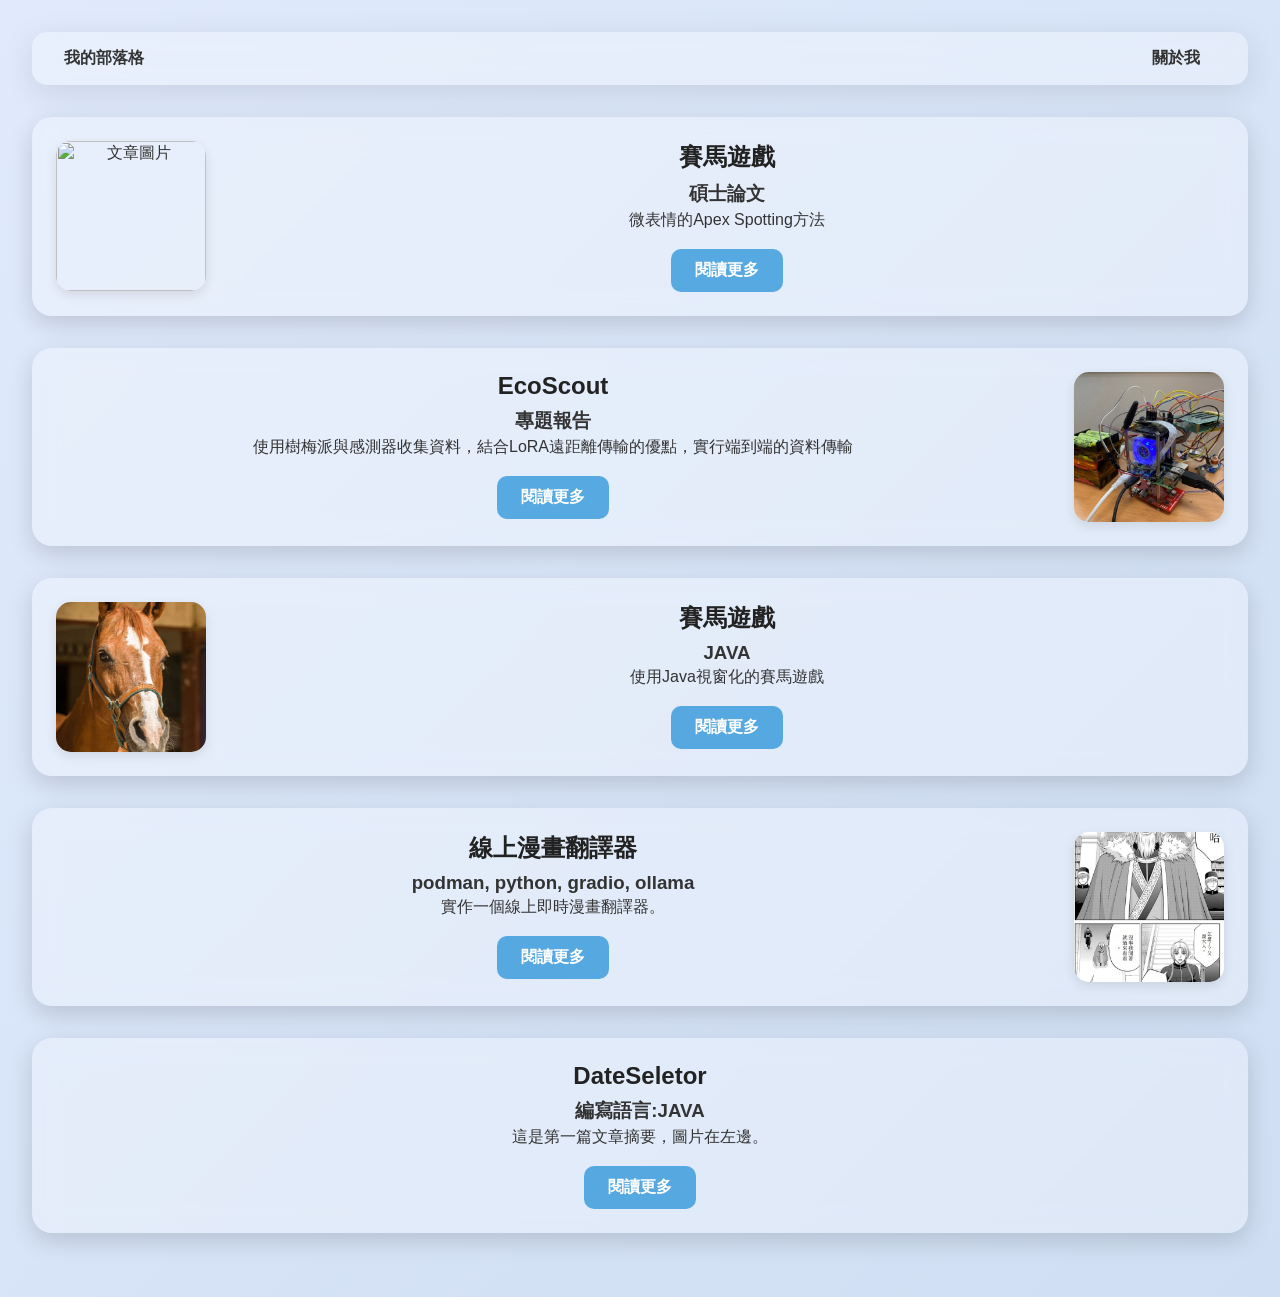
==== index.html @ c9763882 "Initial website setup" ====
<head>
    <link rel="stylesheet" type="text/css" href="./b.css">
    <script src="GlitchNow.js"></script>
</head>
<body>

  <nav>
    <div><strong>我的部落格</strong></div>
    <div>
      <!--<a href="#">首頁</a>-->
      <a href="./about.html">關於我</a>
      <!--<a href="#">聯絡</a>-->
    </div>
  </nav>
  <div class="card">
    <img class="card-img" src="./projectHTML/projectIMG/thesis/ME_define.png" alt="文章圖片">
    <div class="card-content">
      <h2>賽馬遊戲</h2>
      <h3>碩士論文</h3>
      <p>微表情的Apex Spotting方法</p>
      <a href="./projectHTML/thesis.html" class="button">閱讀更多</a>
    </div>
  </div>
   <div class="card-reverse">
    <img class="card-img" src="./projectHTML/projectIMG/EcoScout/EcoScoutClient.png" alt="文章圖片">
    <div class="card-content">
      <h2>EcoScout</h2>
      <h3>專題報告</h3>
      <p>使用樹梅派與感測器收集資料，結合LoRA遠距離傳輸的優點，實行端到端的資料傳輸</p>
      <a href="./projectHTML/EcoScout.html" class="button">閱讀更多</a>
    </div>
  </div>
  <div class="card">
    <img class="card-img" src="./IMG/123.jpg" alt="文章圖片">
    <div class="card-content">
      <h2>賽馬遊戲</h2>
      <h3>JAVA</h3>
      <p>使用Java視窗化的賽馬遊戲</p>
      <a href="./projectHTML/RacingHorses.html" class="button">閱讀更多</a>
    </div>
  </div>
   <div class="card-reverse">
    <img class="card-img" src="./projectHTML/projectIMG/MangaTranslater/MangaTranslated.png" alt="文章圖片">
    <div class="card-content">
      <h2>線上漫畫翻譯器</h2>
      <h3>podman, python, gradio, ollama</h3>
      <p>實作一個線上即時漫畫翻譯器。</p>
      <a href="./projectHTML/MangaTranslator.html" class="button">閱讀更多</a>
    </div>
  </div>
  <div class="card">
    <!--<img class="card-img" src="./IMG/123.jpg" alt="文章圖片">-->
    <div class="card-content">
      <h2>DateSeletor</h2>
      <h3>編寫語言:JAVA</h3>
      <p>這是第一篇文章摘要，圖片在左邊。</p>
      <a href="./projectHTML/DateSelector.html" class="button">閱讀更多</a>
    </div>
  </div>
</body>
---- b.css ----
/* 基礎設定 */
* {
  margin: 0;
  padding: 0;
  box-sizing: border-box;
  font-family: 'Helvetica Neue', sans-serif;
}

body {
  background: linear-gradient(135deg, #e0eafc, #cfdef3);
  color: #333;
  padding: 2rem;
  min-height: 100vh;
}

/* 導覽列 */
nav {
  background: rgba(255, 255, 255, 0.3);
  backdrop-filter: blur(10px);
  -webkit-backdrop-filter: blur(10px);
  border-radius: 15px;
  padding: 1rem 2rem;
  display: flex;
  justify-content: space-between;
  align-items: center;
  margin-bottom: 2rem;
  box-shadow: 0 8px 32px rgba(0, 0, 0, 0.1);
}

nav a {
  color: #333;
  text-decoration: none;
  margin: 0 1rem;
  font-weight: bold;
  transition: color 0.3s;
}

nav a:hover {
  color: #3498db;
}

.card {
  display: flex;
  align-items: flex-start;
  text-align: center;
  background: rgba(255, 255, 255, 0.3);
  backdrop-filter: blur(12px);
  -webkit-backdrop-filter: blur(12px);
  border-radius: 20px;
  padding: 1.5rem;
  margin-bottom: 2rem;
  box-shadow: 0 8px 24px rgba(0, 0, 0, 0.15);
  transition: transform 0.3s;
  gap: 1.5rem;
}

.card:hover {
  transform: translateY(-5px);
}

.card-img {
  width: 150px;
  height: 150px;
  flex-shrink: 0;
  border-radius: 15px;
  object-fit: cover;
  box-shadow: 0 4px 12px rgba(0,0,0,0.1);
}

.card-content {
  flex: 1;
}

.card-content h2 {
  margin-bottom: 0.5rem;
  color: #222;
}

.card-content p {
  line-height: 1.6;
  margin-bottom: 1rem;
}

/* 交錯排列 - 反轉順序 */
.card-reverse {
  flex-direction: row-reverse;
  text-align: center;
  display: flex;
  align-items: flex-start;
  background: rgba(255, 255, 255, 0.3);
  backdrop-filter: blur(12px);
  -webkit-backdrop-filter: blur(12px);
  border-radius: 20px;
  padding: 1.5rem;
  margin-bottom: 2rem;
  box-shadow: 0 8px 24px rgba(0, 0, 0, 0.15);
  transition: transform 0.3s;
  gap: 1.5rem;
}

/* 按鈕樣式 */
.button {
  display: inline-block;
  background-color: rgba(52, 152, 219, 0.8);
  color: white;
  padding: 0.7rem 1.5rem;
  border: none;
  border-radius: 10px;
  text-decoration: none;
  font-weight: bold;
  transition: background-color 0.3s, transform 0.2s;
  cursor: pointer;
}

.button:hover {
  background-color: rgba(41, 128, 185, 0.9);
  transform: scale(1.05);
}

/* 響應式設計 */
@media (max-width: 768px) {
  nav {
    flex-direction: column;
    align-items: flex-start;
  }

  .card,
  .card-reverse {
    flex-direction: column;
    align-items: center;
    text-align: center;
  }

  .card-img {
    width: 100%;
    height: auto;
    border-radius: 12px;
  }

  .card-content {
    margin-top: 1rem;
  }

  .button {
    width: 100%;
    text-align: center;
  }
}
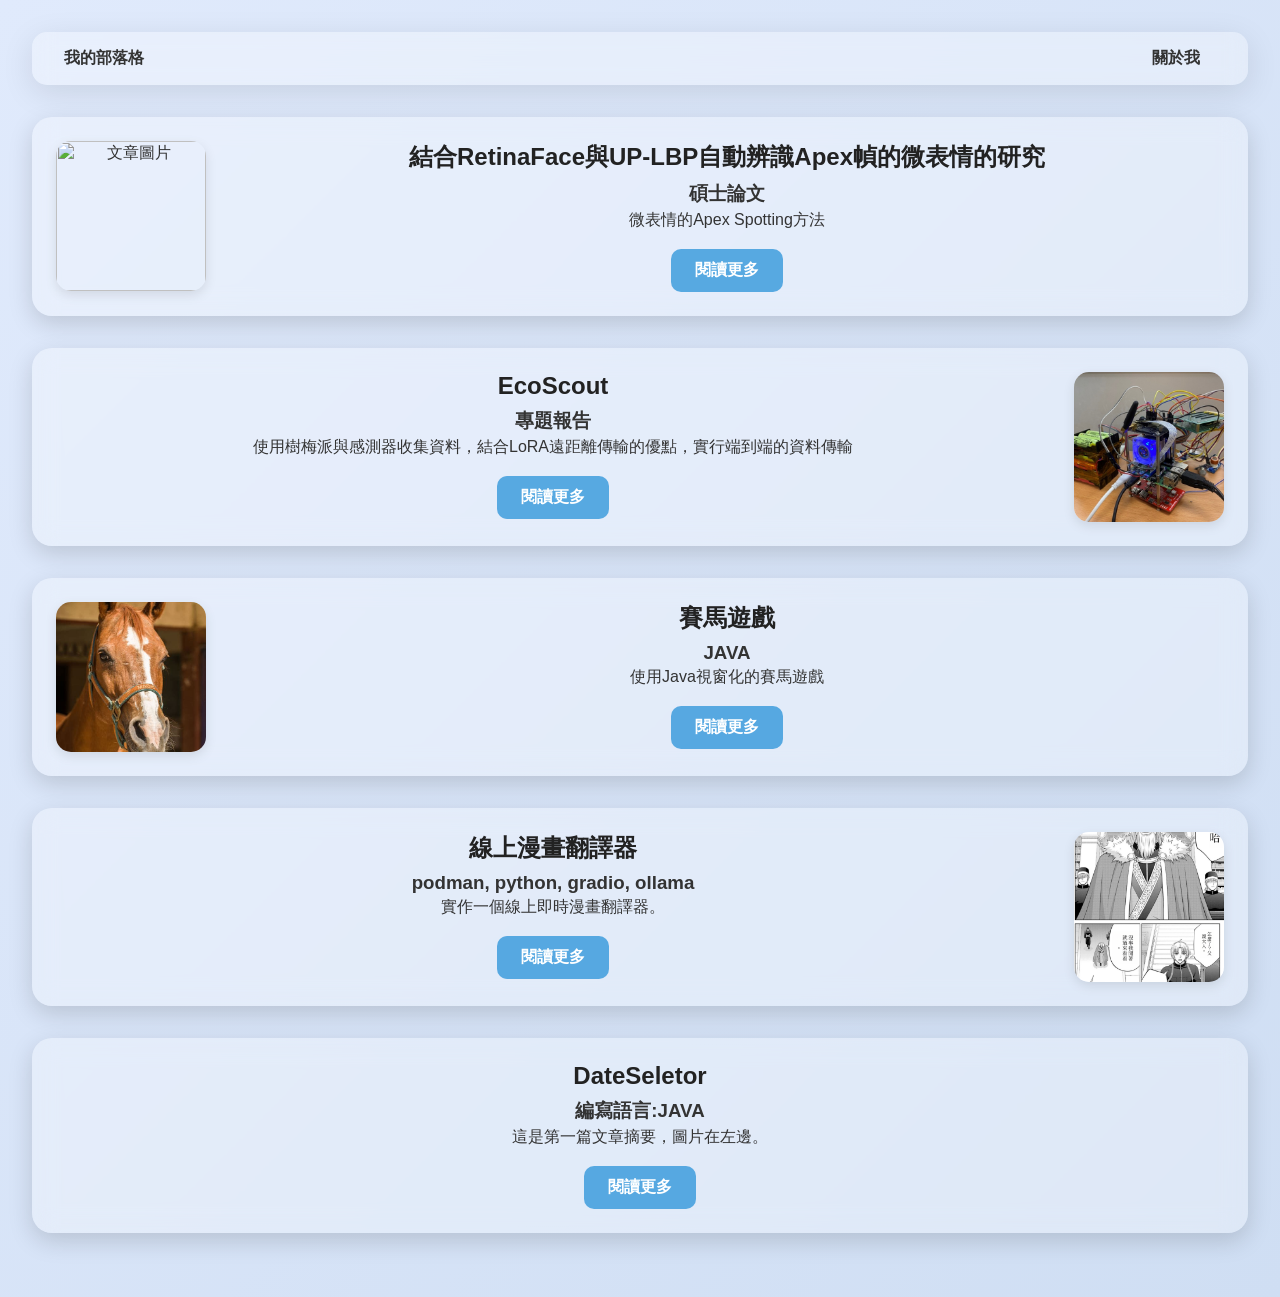
==== commit d03daf91: "thesis img error" ====
--- a/index.html
+++ b/index.html
@@ -15,7 +15,7 @@
   <div class="card">
     <img class="card-img" src="./projectHTML/projectIMG/thesis/ME_define.png" alt="文章圖片">
     <div class="card-content">
-      <h2>賽馬遊戲</h2>
+      <h2>結合RetinaFace與UP-LBP自動辨識Apex幀的微表情的研究</h2>
       <h3>碩士論文</h3>
       <p>微表情的Apex Spotting方法</p>
       <a href="./projectHTML/thesis.html" class="button">閱讀更多</a>
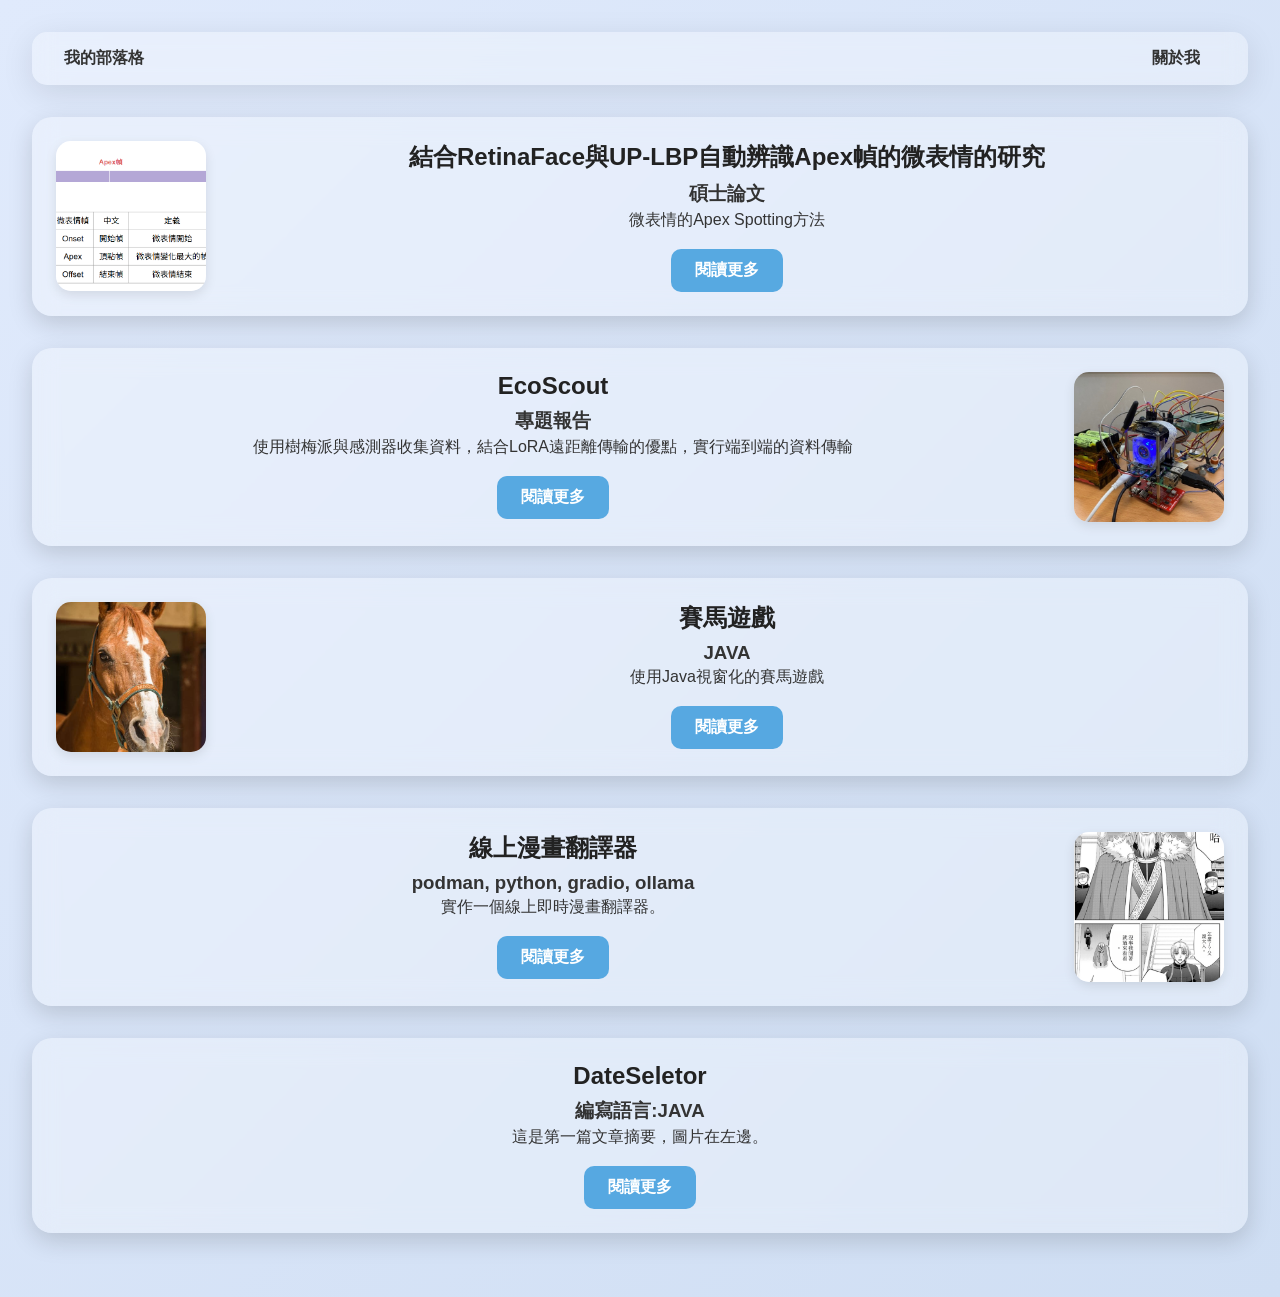
==== commit 47fb87b5: "Update index.html test image input" ====
--- a/index.html
+++ b/index.html
@@ -1,6 +1,5 @@
 <head>
     <link rel="stylesheet" type="text/css" href="./b.css">
-    <script src="GlitchNow.js"></script>
 </head>
 <body>
 
@@ -13,7 +12,7 @@
     </div>
   </nav>
   <div class="card">
-    <img class="card-img" src="./projectHTML/projectIMG/thesis/ME_define.png" alt="文章圖片">
+    <img class="card-img" src="./projectHTML/projectIMG/thesis/ME_define.PNG" alt="文章圖片">
     <div class="card-content">
       <h2>結合RetinaFace與UP-LBP自動辨識Apex幀的微表情的研究</h2>
       <h3>碩士論文</h3>
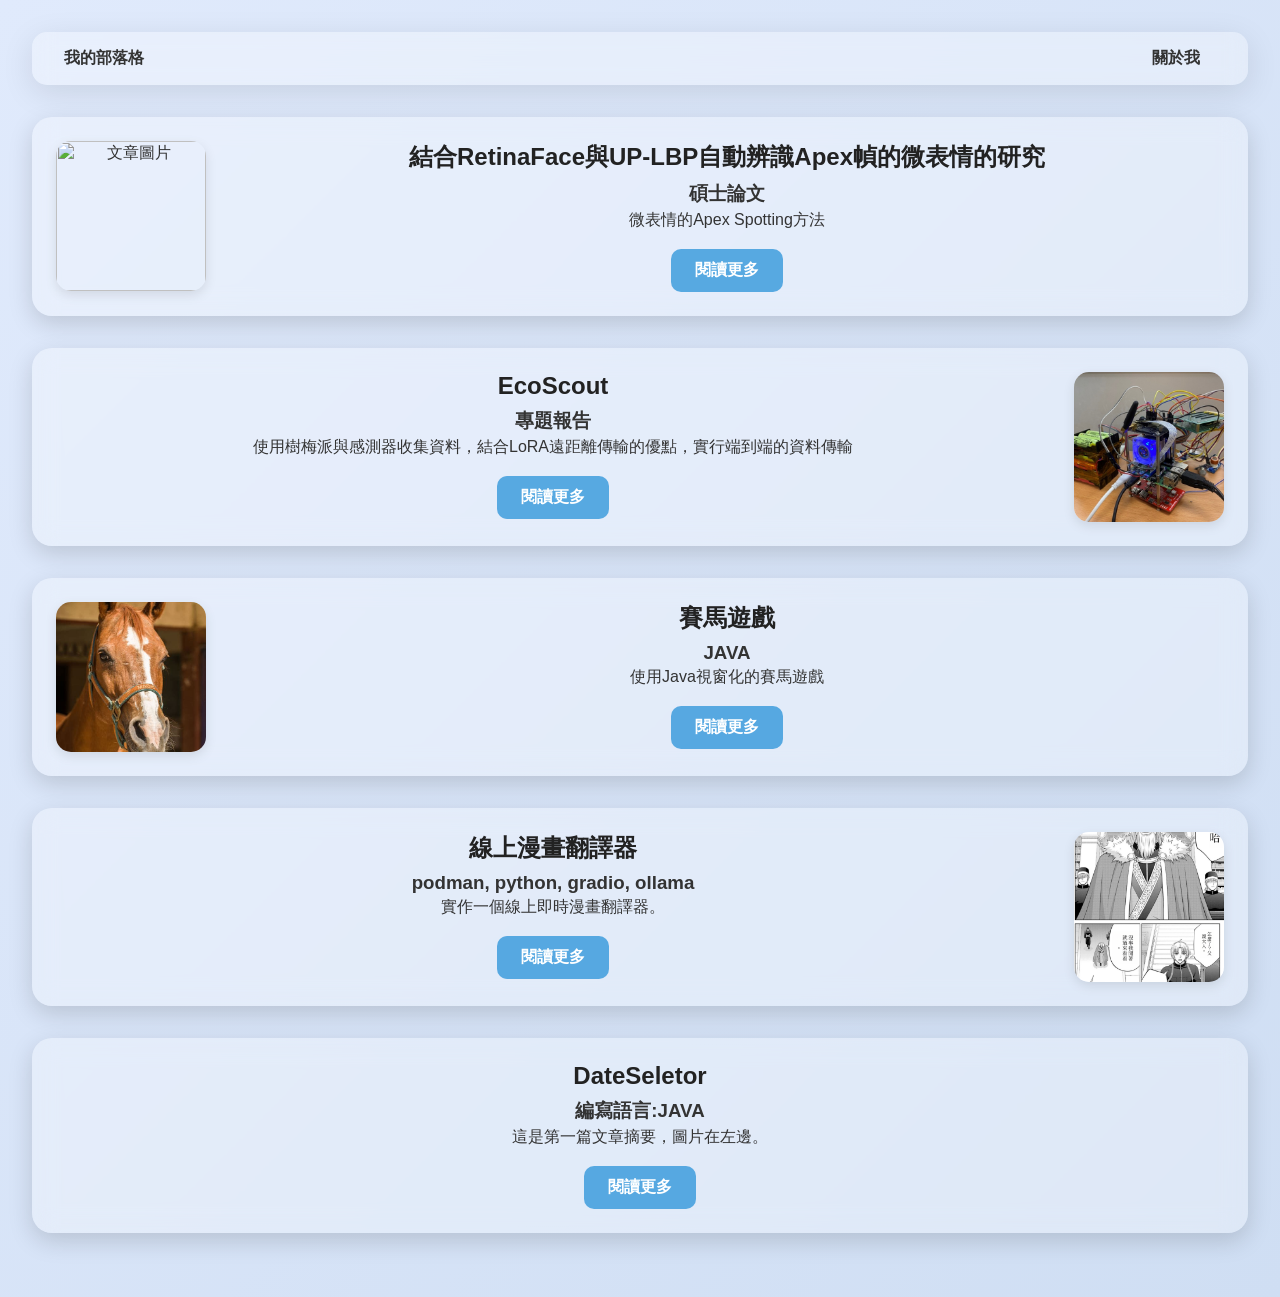
==== commit 1f635e09: "fix img load error-0308" ====
--- a/index.html
+++ b/index.html
@@ -12,7 +12,7 @@
     </div>
   </nav>
   <div class="card">
-    <img class="card-img" src="./projectHTML/projectIMG/thesis/ME_define.PNG" alt="文章圖片">
+    <img class="card-img" src="./projectHTML/projectIMG/Thesis/ME_define.PNG" alt="文章圖片">
     <div class="card-content">
       <h2>結合RetinaFace與UP-LBP自動辨識Apex幀的微表情的研究</h2>
       <h3>碩士論文</h3>
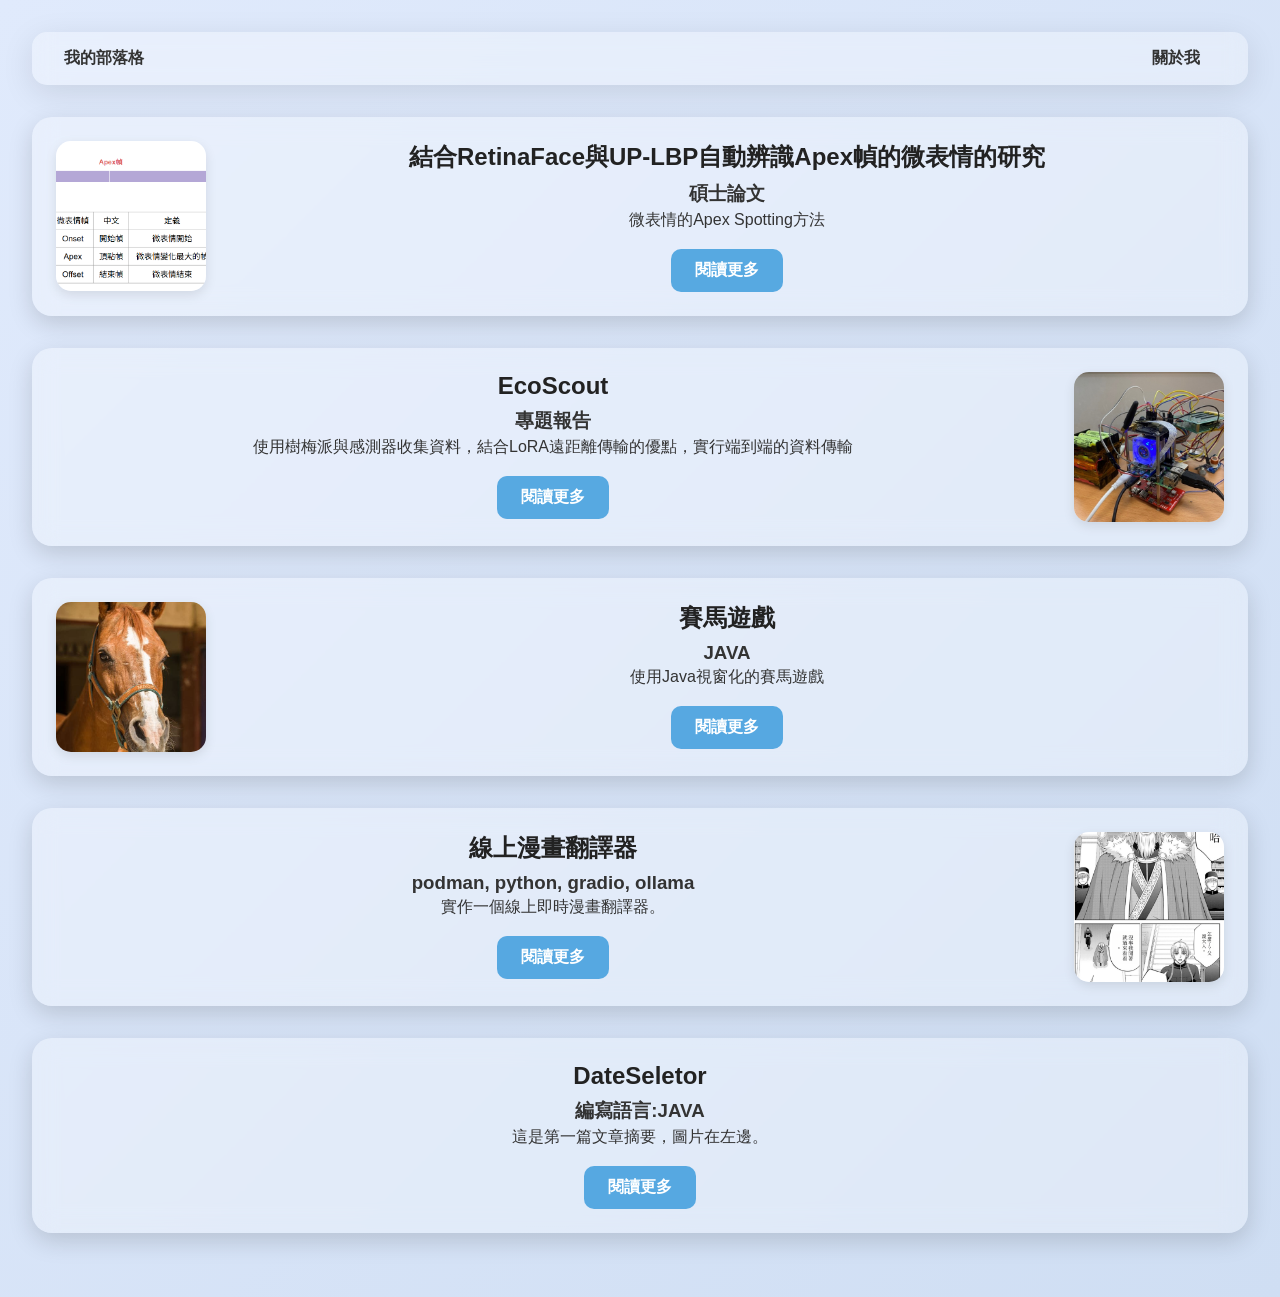
==== commit 804bffb2: "Update index.html" ====
--- a/index.html
+++ b/index.html
@@ -12,7 +12,7 @@
     </div>
   </nav>
   <div class="card">
-    <img class="card-img" src="./projectHTML/projectIMG/Thesis/ME_define.PNG" alt="文章圖片">
+    <img class="card-img" src="./projectHTML/projectIMG/thesis/ME_define.PNG" alt="文章圖片">
     <div class="card-content">
       <h2>結合RetinaFace與UP-LBP自動辨識Apex幀的微表情的研究</h2>
       <h3>碩士論文</h3>
